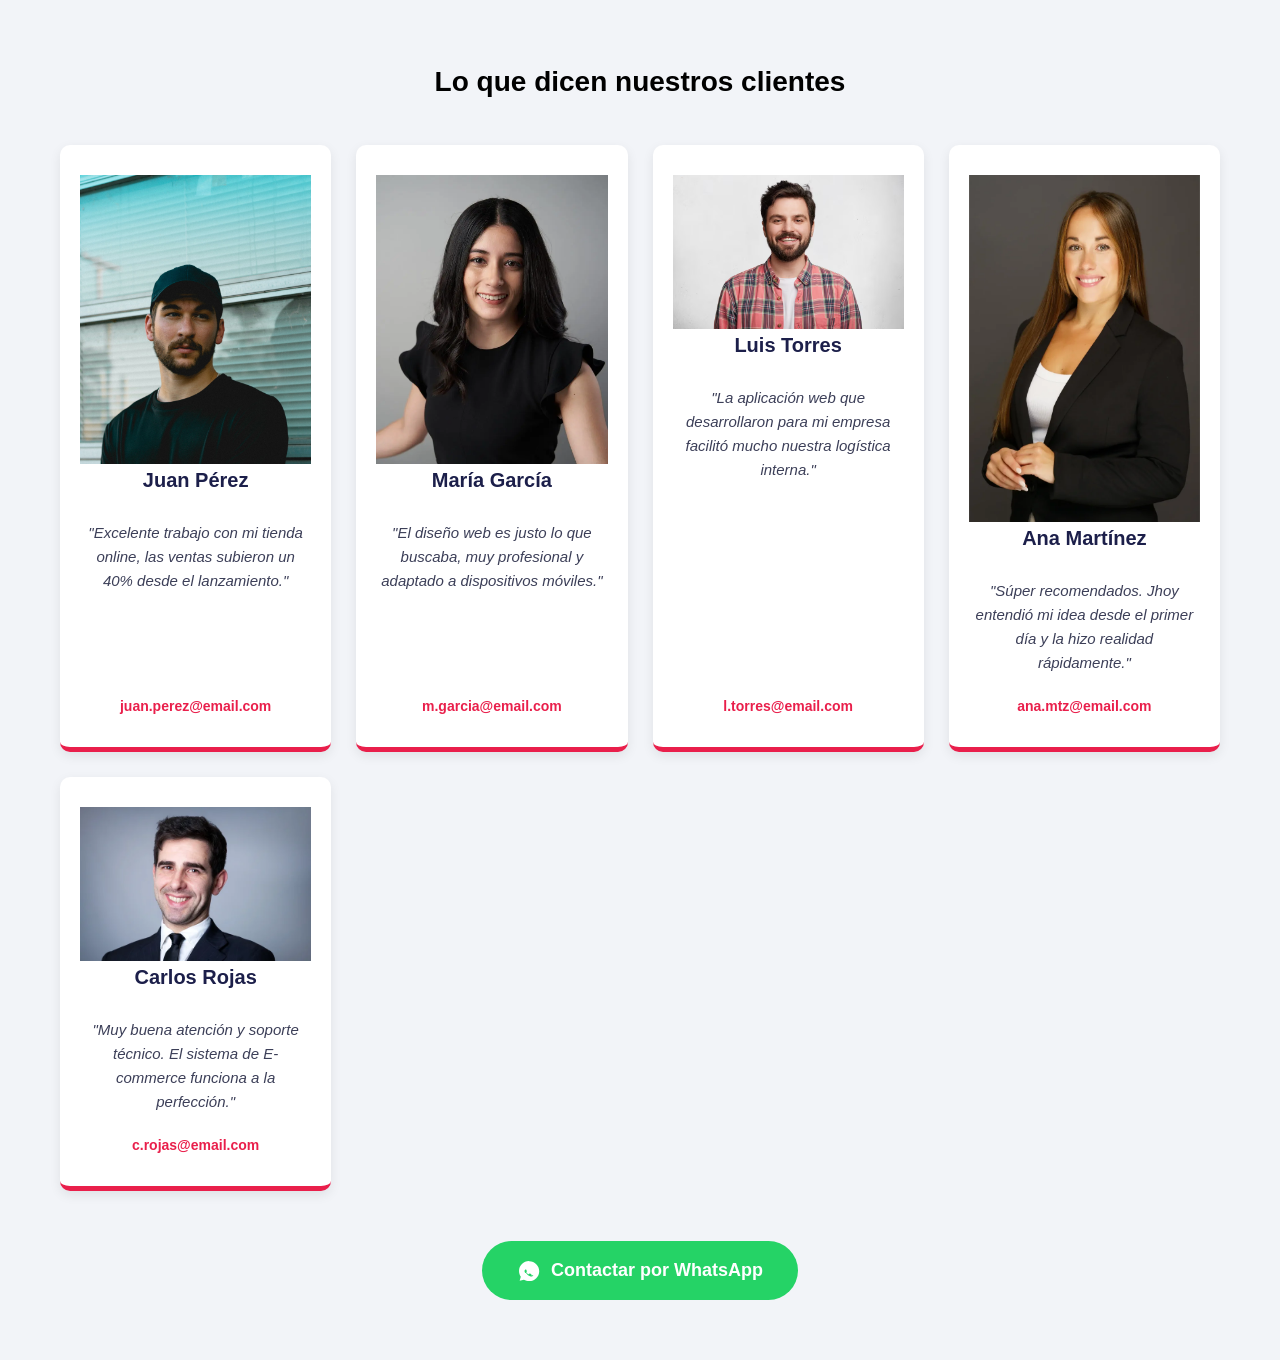
==== Clientes.html @ 20d2d84b "Primer commit" ====
<!DOCTYPE html>
<html lang="es">
<head>
    <meta charset="UTF-8">
    <meta name="viewport" content="width=device-width, initial-scale=1.0">
    <title>  Document</title>
   

    <link rel="stylesheet" href="css/Clientes.css">
</head>
<body>
    
    <section class="clientes-seccion">
    <h2>Lo que dicen nuestros clientes</h2>
    
    <div class="clientes-grid">
        <article class="cliente-card">
        <img src="imagen/3.jpg" alt="Foto de Juan Pérez" class="perfil-foto">

            <h3>Juan Pérez</h3>
            <p class="testimonio">"Excelente trabajo con mi tienda online, las ventas subieron un 40% desde el lanzamiento."</p>
            <a href="mailto:juan.perez@email.com" class="cliente-contacto">juan.perez@email.com</a>
        </article>

        <article class="cliente-card">
        <img src="imagen/2.jpg" alt="Foto de María García " class="perfil-foto">

            <h3>María García</h3>
            <p class="testimonio">"El diseño web es justo lo que buscaba, muy profesional y adaptado a dispositivos móviles."</p>
            <a href="mailto:m.garcia@email.com" class="cliente-contacto">m.garcia@email.com</a>
        </article>

        <article class="cliente-card">
        <img src="imagen/0.jpg" alt="Foto de Luis Torres" class="perfil-foto">

            <h3>Luis Torres</h3>
            <p class="testimonio">"La aplicación web que desarrollaron para mi empresa facilitó mucho nuestra logística interna."</p>
            <a href="mailto:l.torres@email.com" class="cliente-contacto">l.torres@email.com</a>
        </article>

        <article class="cliente-card">
        <img src="imagen/4.jpg" alt="Foto de Ana Martínez " class="perfil-foto">

            <h3>Ana Martínez</h3>
            <p class="testimonio">"Súper recomendados. Jhoy entendió mi idea desde el primer día y la hizo realidad rápidamente."</p>
            <a href="mailto:ana.mtz@email.com" class="cliente-contacto">ana.mtz@email.com</a>
        </article>

        <article class="cliente-card">
        <img src="imagen/5.jpg" alt="Foto de Carlos Rojas " class="perfil-foto">
            <h3>Carlos Rojas</h3>
            <p class="testimonio">"Muy buena atención y soporte técnico. El sistema de E-commerce funciona a la perfección."</p>
            <a href="mailto:c.rojas@email.com" class="cliente-contacto">c.rojas@email.com</a>
        </article>
    </div>

    <div class="whatsapp-container">
        <a href="https://wa.me/51966007058" target="_blank" class="boton-whatsapp">
            <svg xmlns="http://www.w3.org/2000/svg" width="24" height="24" viewBox="0 0 24 24" fill="currentColor"><path d="M12.012 2c-5.508 0-9.987 4.479-9.987 9.987 0 2.106.653 4.058 1.769 5.669l-1.127 4.144 4.254-1.117c1.558.91 3.372 1.436 5.309 1.436 5.508 0 9.988-4.479 9.988-9.987-.001-5.507-4.481-9.987-9.988-9.987zm4.331 14.126c-.232.655-1.157 1.201-1.604 1.278-.36.062-.83.114-2.351-.505-1.942-.789-3.197-2.766-3.295-2.894-.095-.128-.783-.128-.783-.128l-.001-.001c-.131-.174-.783-.896-.783-1.713 0-.817.428-1.219.581-1.388.154-.169.338-.211.451-.211.113 0 .226 0 .324.005.104.005.243-.039.381.288.138.327.472 1.15.513 1.235.041.085.068.184.011.297-.057.113-.085.184-.169.282-.085.099-.176.221-.253.298-.085.085-.174.178-.075.348.099.17.439.724.943 1.171.65.578 1.198.759 1.368.843.17.085.269.071.369-.042.1-.113.428-.499.54-.67.113-.17.226-.142.381-.085.154.057.973.458 1.141.543.169.085.282.127.324.197.042.071.042.41-.19.983z"/></svg>
            Contactar por WhatsApp
        </a>
    </div>
</section>

</body>
</html>
---- css/Clientes.css ----
/* VARIABLES */
:root {
    --blanco: #ffffff;
    --oscuro: #0b0f2f;
    --primario: #1c1f4a;
    --secundario: #e91f4b;
    --gris: #3c3f58;
    --grisClaro: #f2f4f8;
}

/* RESET GENERAL */
html {
    font-size: 62.5%; /* 1rem = 10px */
    box-sizing: border-box;
}
*, *:before, *:after {
    box-sizing: inherit;
}

body {
    font-size: 16px;
    font-family: Arial, Helvetica, sans-serif;
    background-color: var(--grisClaro);
    margin: 0;
    line-height: 1.6;
}

/* HEADER */
header {
    text-align: center;
    background-color: var(--blanco);
    padding: 2.5rem;
}
header h1 {
    margin: 0;
    color: var(--oscuro);
}

/* NAVEGACIÓN */
nav {
    background-color: var(--secundario);
    display: flex;
    justify-content: center;
    gap: 2rem;
    padding: 1.5rem;
    position: sticky;
    top: 0;
    z-index: 100;
}

nav a {
    color: var(--blanco);
    text-decoration: none;
    font-weight: bold;
    text-transform: uppercase;
    font-size: 1.4rem;
}

nav a:hover {
    text-decoration: underline;
}

/* HERO SECTION */
.hero {
    background: linear-gradient(rgba(0,0,0,.7), rgba(0,0,0,.7)), url('../imagen/');
    background-size: cover;
    background-position: center;
    color: white;
    text-align: center;
    padding: 8rem 2rem;
}

.hero h2 { font-size: 3rem; margin-bottom: 1rem; }

.boton {
    background-color: var(--secundario);
    color: white;
    padding: 1.2rem 3rem;
    text-decoration: none;
    border-radius: .5rem;
    display: inline-block;
    margin-top: 2rem;
    font-weight: bold;
    font-size: 1.8rem;
}

/* CONTENEDOR BLANCO (Servicios) */
.contenedor-blanco {
    max-width: 1000px;
    margin: -5rem auto 4rem auto;
    background-color: var(--blanco);
    padding: 4rem;
    border-radius: 1rem;
    box-shadow: 0px 10px 20px rgba(0,0,0,0.1);
    position: relative;
}

.contenedor-blanco h2 {
    text-align: center;
    margin-bottom: 3rem;
    font-size: 2.5rem;
    color: var(--oscuro);
}

/* GRID DE SERVICIOS */
@media (min-width: 768px) {
    .servicios-grid {
        display: grid;
        grid-template-columns: repeat(3, 1fr);
        gap: 3rem;
        align-items: stretch;
    }
}

.servicio-card {
    display: flex;
    flex-direction: column;
    align-items: center;
    text-align: center;
    padding: 1.5rem;
}

.servicio-card h3 {
    color: var(--secundario);
    margin-bottom: 1.5rem;
    font-size: 2rem;
}

/* ESTILO DE ICONOS */
.servicio-card svg, 
.iconos-dobles svg {
    background-color: var(--primario);
    color: var(--blanco);
    border-radius: 50%;
    padding: 1.5rem;
    width: 75px;
    height: 75px;
    margin-bottom: 2rem;
}

.iconos-dobles {
    display: flex;
    gap: 1rem;
    justify-content: center;
}

/* SECCIÓN CLIENTES */
.clientes-seccion {
    max-width: 1200px;
    margin: 6rem auto;
    padding: 0 2rem;
}

.clientes-seccion h2 {
    text-align: center;
    font-size: 2.8rem;
    margin-bottom: 4rem;
}

.clientes-grid {
    display: grid;
    /* Ajuste para que las 5 tarjetas se acomoden mejor */
    grid-template-columns: repeat(auto-fit, minmax(250px, 1fr));
    gap: 2.5rem;
}

.cliente-card {
    background-color: var(--blanco);
    padding: 3rem 2rem;
    border-radius: 1rem;
    box-shadow: 0px 4px 12px rgba(0,0,0,0.08);
    text-align: center;
    border-bottom: 5px solid var(--secundario);
    transition: transform .3s ease, box-shadow .3s ease;
    display: flex;
    flex-direction: column;
    justify-content: space-between; /* Mantiene el botón/email abajo */
}

.cliente-card:hover {
    transform: translateY(-10px);
    box-shadow: 0px 10px 20px rgba(0,0,0,0.15);
}

/* FOTOS DE CLIENTES - CORRECCIÓN DE PROPORCIÓN */
.cliente-avatar {
    width: 12rem;      /* Tamaño un poco más grande para que luzcan */
    height: 12rem;
    border-radius: 50%;
    object-fit: cover; /* ESTO EVITA QUE SE ESTIREN */
    object-position: center;
    margin: 0 auto 2rem auto;
    border: 4px solid var(--grisClaro);
    display: block;
}

.cliente-card h3 {
    margin: 0 0 1rem 0;
    color: var(--primario);
    font-size: 2rem;
}

.testimonio {
    font-style: italic;
    font-size: 1.5rem;
    color: var(--gris);
    margin-bottom: 2rem;
    flex-grow: 1; /* Empuja el contacto hacia abajo */
}

.cliente-contacto {
    color: var(--secundario);
    text-decoration: none;
    font-weight: bold;
    font-size: 1.4rem;
}

/* WHATSAPP */
.whatsapp-container {
    text-align: center;
    margin: 5rem 0;
}

.boton-whatsapp {
    display: inline-flex;
    align-items: center;
    gap: 1rem;
    background-color: #25D366;
    color: white;
    padding: 1.5rem 3.5rem;
    border-radius: 5rem;
    text-decoration: none;
    font-weight: bold;
    font-size: 1.8rem;
    transition: background-color .3s ease, transform .2s ease;
}

.boton-whatsapp:hover {
    background-color: #128C7E;
    transform: scale(1.05);
}

/* FORMULARIO DE CONTACTO */
.contacto-seccion {
    padding: 5rem 2rem;
}

.formulario {
    background-color: var(--gris);
    max-width: 600px;
    margin: 0 auto;
    padding: 3rem;
    border-radius: 1rem;
}

.formulario fieldset { border: none; padding: 0; }

.formulario legend {
    color: var(--blanco);
    text-align: center;
    font-size: 1.8rem;
    margin-bottom: 2rem;
    text-transform: uppercase;
}

.campo { margin-bottom: 2rem; }

.formulario label { color: var(--blanco); display: block; margin-bottom: .8rem; }

.formulario input, 
.formulario textarea {
    width: 100%;
    padding: 1.2rem;
    border-radius: .5rem;
    border: none;
    font-size: 1.6rem;
}

.formulario textarea { height: 120px; }

.formulario button {
    background-color: var(--secundario);
    color: var(--blanco);
    width: 100%;
    padding: 1.5rem;
    border: none;
    border-radius: .5rem;
    font-weight: bold;
    cursor: pointer;
    text-transform: uppercase;
    font-size: 1.6rem;
    transition: background-color .3s ease;
}

.formulario button:hover {
    background-color: #c71a3f;
}

/* FOOTER */
footer {
    text-align: center;
    padding: 3rem;
    background-color: var(--oscuro);
    color: var(--blanco);
}
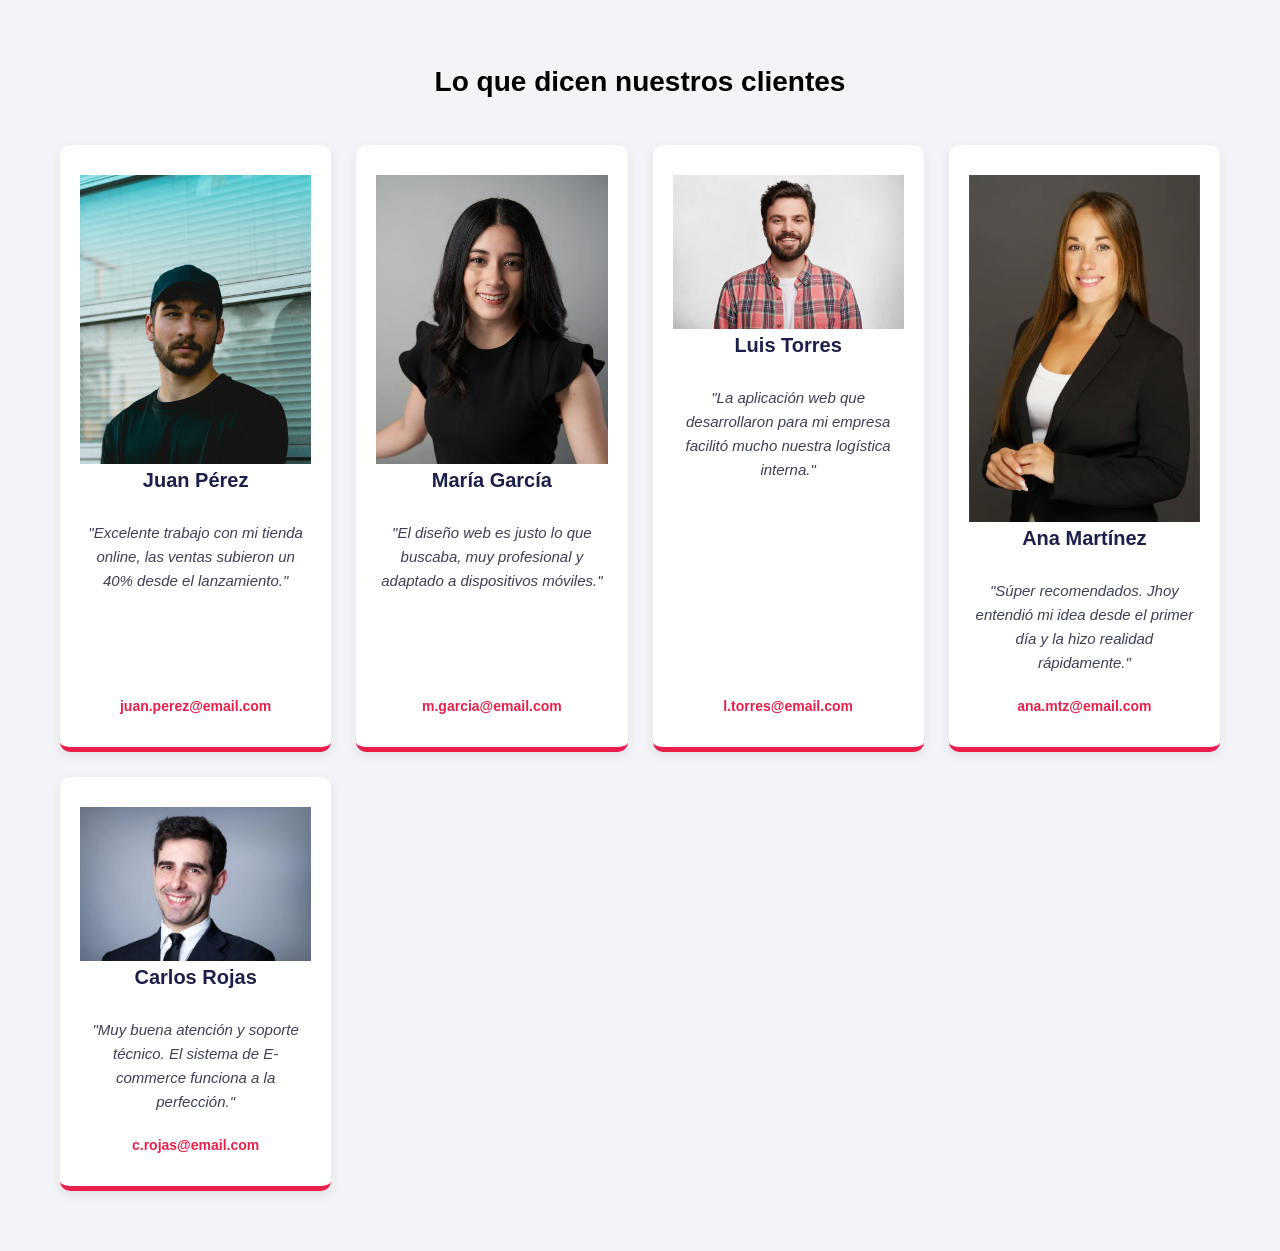
==== commit 1138b146: "first commit" ====
--- a/Clientes.html
+++ b/Clientes.html
@@ -54,12 +54,6 @@
         </article>
     </div>
 
-    <div class="whatsapp-container">
-        <a href="https://wa.me/51966007058" target="_blank" class="boton-whatsapp">
-            <svg xmlns="http://www.w3.org/2000/svg" width="24" height="24" viewBox="0 0 24 24" fill="currentColor"><path d="M12.012 2c-5.508 0-9.987 4.479-9.987 9.987 0 2.106.653 4.058 1.769 5.669l-1.127 4.144 4.254-1.117c1.558.91 3.372 1.436 5.309 1.436 5.508 0 9.988-4.479 9.988-9.987-.001-5.507-4.481-9.987-9.988-9.987zm4.331 14.126c-.232.655-1.157 1.201-1.604 1.278-.36.062-.83.114-2.351-.505-1.942-.789-3.197-2.766-3.295-2.894-.095-.128-.783-.128-.783-.128l-.001-.001c-.131-.174-.783-.896-.783-1.713 0-.817.428-1.219.581-1.388.154-.169.338-.211.451-.211.113 0 .226 0 .324.005.104.005.243-.039.381.288.138.327.472 1.15.513 1.235.041.085.068.184.011.297-.057.113-.085.184-.169.282-.085.099-.176.221-.253.298-.085.085-.174.178-.075.348.099.17.439.724.943 1.171.65.578 1.198.759 1.368.843.17.085.269.071.369-.042.1-.113.428-.499.54-.67.113-.17.226-.142.381-.085.154.057.973.458 1.141.543.169.085.282.127.324.197.042.071.042.41-.19.983z"/></svg>
-            Contactar por WhatsApp
-        </a>
-    </div>
 </section>
 
 </body>
